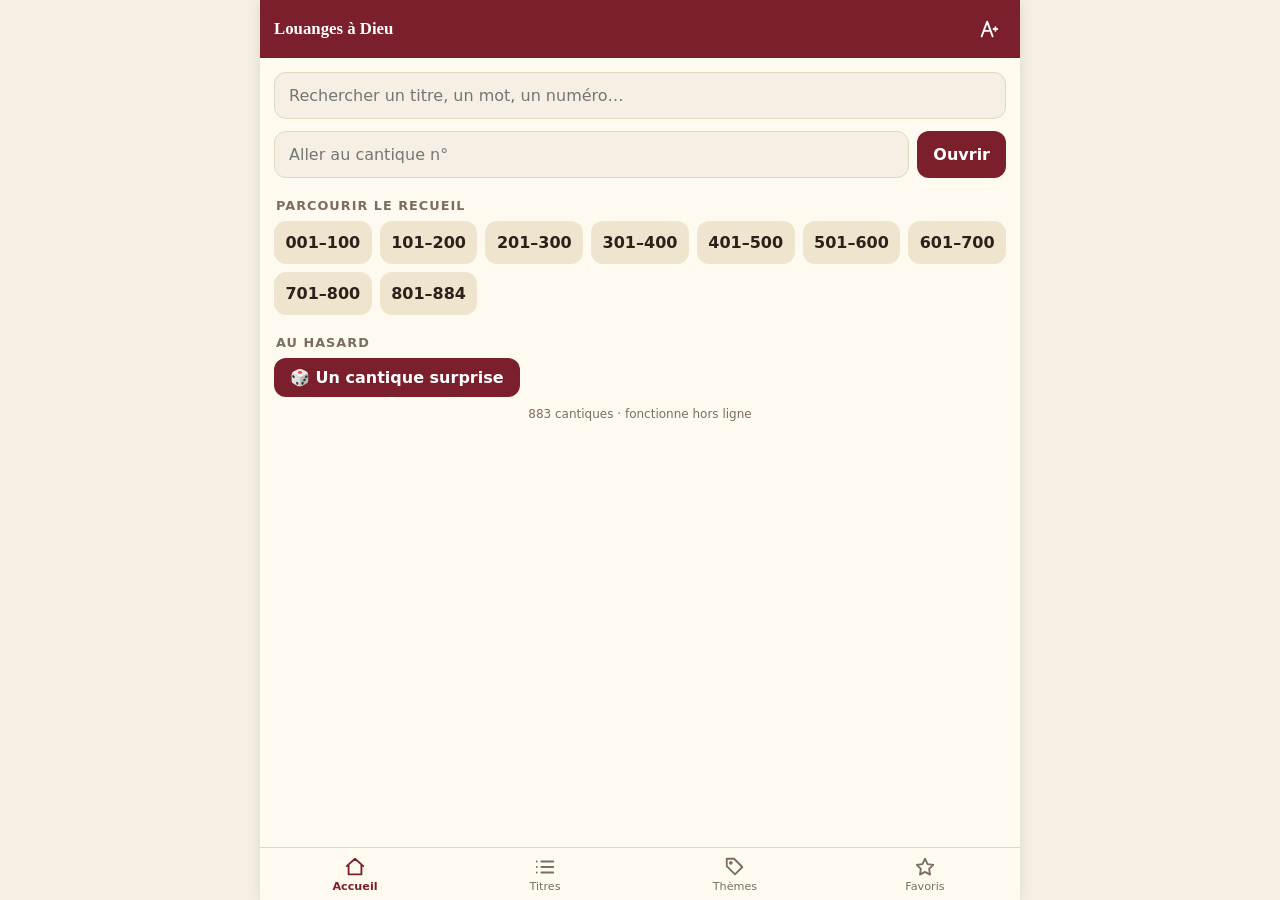
==== index.html @ 98357da4 "Application web PWA du recueil Louanges à Dieu Co-Authored-By: Claude Sonnet 5.5 <noreply@anthropic." ====
<!doctype html>
<html lang="fr">
<head>
<meta charset="utf-8">
<meta name="viewport" content="width=device-width,initial-scale=1,viewport-fit=cover">
<title>Louanges à Dieu — Recueil de cantiques</title>
<meta name="description" content="Recueil de 883 cantiques à lire hors ligne, comme un livre électronique.">
<meta name="theme-color" content="#7a1f2b">
<link rel="manifest" href="manifest.webmanifest">
<link rel="icon" href="icons/icon.svg" type="image/svg+xml">
<link rel="apple-touch-icon" href="icons/icon-192.png">
<meta name="apple-mobile-web-app-capable" content="yes">
<meta name="mobile-web-app-capable" content="yes">
<link rel="stylesheet" href="style.css">
</head>
<body>
<div id="app">
  <header id="top"></header>
  <main id="view" tabindex="-1"></main>
  <nav id="tabs" aria-label="Navigation"></nav>
</div>
<div id="sheet" hidden></div>
<div id="toast" role="status" aria-live="polite"></div>
<script src="data.js"></script>
<script src="app.js"></script>
</body>
</html>
---- style.css ----
:root{
  --bg:#f6f0e4;--paper:#fffaf0;--ink:#2a211b;--muted:#7b6d60;--line:#e2d6c0;
  --accent:#7a1f2b;--accent-ink:#fff;--chip:#efe4cd;--shadow:0 2px 14px rgba(60,35,10,.12);
  --fs:19px;--serif:Georgia,'Iowan Old Style','Palatino Linotype',Palatino,'Times New Roman',serif;
  --sans:system-ui,-apple-system,'Segoe UI',Roboto,sans-serif;--read:var(--serif);
  --sat:env(safe-area-inset-top);--sab:env(safe-area-inset-bottom);
}
[data-theme=light]{--bg:#ececec;--paper:#fff;--ink:#1d1d1f;--muted:#6b6b70;--line:#dcdcdf;--chip:#f0f0f2}
[data-theme=dark]{--bg:#121214;--paper:#1b1b1f;--ink:#e8e4dc;--muted:#9a958b;--line:#2d2d33;--chip:#26262c;--accent:#d8707e;--accent-ink:#1b0a0d;--shadow:0 2px 14px rgba(0,0,0,.5)}
*{box-sizing:border-box;-webkit-tap-highlight-color:transparent}
html,body{margin:0;min-height:100%}
body{background:var(--bg);color:var(--ink);font-family:var(--sans);overscroll-behavior-y:none}
button{font:inherit;color:inherit;background:none;border:0;cursor:pointer}
a{-webkit-touch-callout:none}
#app{max-width:760px;margin:0 auto;min-height:100vh;display:flex;flex-direction:column;background:var(--paper);box-shadow:var(--shadow)}
#top{position:sticky;top:0;z-index:5;background:var(--accent);color:var(--accent-ink);padding:calc(var(--sat) + 8px) 10px 8px;display:flex;align-items:center;gap:4px;min-height:56px}
#top h1{font:600 1.05rem/1.2 var(--serif);margin:0 0 0 4px;flex:1;white-space:nowrap;overflow:hidden;text-overflow:ellipsis}
#top .ib{width:42px;height:42px;border-radius:50%;display:grid;place-items:center;color:inherit}
#top .ib:active{background:rgba(255,255,255,.2)}
#top .ib.on svg{fill:currentColor}
svg.i{width:22px;height:22px;fill:none;stroke:currentColor;stroke-width:2;stroke-linecap:round;stroke-linejoin:round}
#view{flex:1;padding:14px 14px 90px;outline:none}
#tabs{position:fixed;bottom:0;left:50%;transform:translateX(-50%);width:100%;max-width:760px;display:flex;background:var(--paper);border-top:1px solid var(--line);padding-bottom:var(--sab);z-index:5}
#tabs a{flex:1;text-align:center;padding:8px 2px 7px;font-size:.7rem;color:var(--muted);text-decoration:none;display:flex;flex-direction:column;align-items:center;gap:2px}
#tabs a.on{color:var(--accent);font-weight:600}
body.reading #tabs{display:none}
body.reading #view{padding-bottom:30px}

.search{position:relative;margin-bottom:12px}
.search input,.goto input{width:100%;padding:13px 40px 13px 14px;border-radius:12px;border:1px solid var(--line);background:var(--bg);color:var(--ink);font:inherit;font-size:1rem}
.search input:focus,.goto input:focus{outline:2px solid var(--accent);border-color:transparent}
.search .x{position:absolute;right:4px;top:4px;width:40px;height:40px;color:var(--muted);font-size:1.1rem}
.goto{display:flex;gap:8px;margin-bottom:14px}
.goto input{padding-right:14px}
.btn{background:var(--accent);color:var(--accent-ink);padding:10px 16px;border-radius:12px;font-weight:600}
.resume{display:block;width:100%;text-align:left;background:var(--chip);border-radius:14px;padding:12px 14px;margin-bottom:14px;border-left:4px solid var(--accent)}
.resume small{color:var(--muted);display:block}
.resume b{font-family:var(--serif)}

h2.sec{font:600 .8rem var(--sans);letter-spacing:.08em;text-transform:uppercase;color:var(--muted);margin:20px 2px 8px}
.grid{display:grid;grid-template-columns:repeat(auto-fill,minmax(56px,1fr));gap:7px}
.grid a{display:grid;place-items:center;height:46px;border-radius:10px;background:var(--chip);color:var(--ink);text-decoration:none;font-weight:600;font-variant-numeric:tabular-nums}
.grid a.fav{outline:2px solid var(--accent);outline-offset:-2px}
.ranges{display:grid;grid-template-columns:repeat(auto-fill,minmax(96px,1fr));gap:8px}
.ranges a{padding:12px 6px;text-align:center;border-radius:12px;background:var(--chip);color:var(--ink);text-decoration:none;font-weight:600}
.ranges a small{display:block;font-weight:400;color:var(--muted);font-size:.7rem}
.list a{display:flex;gap:12px;align-items:baseline;padding:11px 4px;border-bottom:1px solid var(--line);text-decoration:none;color:var(--ink)}
.list .n{min-width:2.6em;color:var(--accent);font-weight:700;font-variant-numeric:tabular-nums}
.list .t{flex:1;font-family:var(--serif);font-size:1.02rem}
.list .t small{display:block;color:var(--muted);font-family:var(--sans);font-size:.8rem;margin-top:2px}
.list mark{background:#ffd76a88;color:inherit;border-radius:3px;padding:0 1px}
.list .star{color:var(--accent);font-size:.9rem}
.letter{position:sticky;top:56px;background:var(--paper);font:700 .85rem var(--sans);color:var(--accent);padding:6px 4px;border-bottom:2px solid var(--accent);margin-top:8px}
.themes a{display:flex;justify-content:space-between;align-items:center;gap:10px;padding:15px 14px;margin-bottom:8px;border-radius:14px;background:var(--chip);color:var(--ink);text-decoration:none;font-family:var(--serif);font-weight:600}
.themes a span{font:.8rem var(--sans);color:var(--muted);font-weight:400;white-space:nowrap}
.empty{text-align:center;color:var(--muted);padding:40px 20px}

.book{font-family:var(--read);font-size:var(--fs);line-height:1.55;padding:6px 6px 0;animation:turn .28s ease both}
.book.back{animation-name:turnb}
@keyframes turn{from{opacity:0;transform:translateX(26px)}to{opacity:1;transform:none}}
@keyframes turnb{from{opacity:0;transform:translateX(-26px)}to{opacity:1;transform:none}}
.book .num{display:inline-grid;place-items:center;min-width:2.4em;height:2.4em;padding:0 .5em;border-radius:999px;background:var(--accent);color:var(--accent-ink);font:700 .8em var(--sans)}
.book h2{font-size:1.25em;line-height:1.25;margin:.5em 0 .2em}
.book .meta{color:var(--muted);font:.72em var(--sans);margin-bottom:1.1em}
.book .meta a{color:var(--accent)}
.st{margin:0 0 1.1em;display:grid;grid-template-columns:1.6em 1fr;column-gap:.4em}
.st .lb{font:700 .72em var(--sans);color:var(--accent);padding-top:.45em;text-align:right}
.st p{margin:0}
.st.r{display:block;font-style:italic;border-left:3px solid var(--accent);margin-left:.3em;padding:.1em 0 .1em .6em;background:linear-gradient(90deg,color-mix(in srgb,var(--accent) 8%,transparent),transparent)}
.st.r .lb{display:block;font-style:normal;text-align:left;padding:0 0 .2em;text-transform:uppercase;letter-spacing:.08em;font-size:.6em}
.pager{display:flex;align-items:center;gap:10px;margin:28px 0 8px}
.pager button{flex:1;padding:13px;border-radius:12px;background:var(--chip);font-weight:600}
.pager button[disabled]{opacity:.35}
.pager span{color:var(--muted);font-size:.8rem;min-width:70px;text-align:center}
.foot{text-align:center;color:var(--muted);font-size:.75rem;margin-top:10px}
body.big .book{font-size:calc(var(--fs) * 1.35);text-align:center}
body.big .st{display:block}
body.big .st .lb{display:none}
body.big .st.r{border-left:0;padding-left:0;margin-left:0;background:none}

#sheet{position:fixed;inset:0;z-index:20;background:rgba(0,0,0,.4);display:flex;align-items:flex-end;justify-content:center}
#sheet[hidden]{display:none}
#sheet .pan{background:var(--paper);width:100%;max-width:760px;border-radius:20px 20px 0 0;padding:18px 18px calc(18px + var(--sab));animation:up .22s ease;max-height:90vh;overflow:auto}
@keyframes up{from{transform:translateY(40px);opacity:0}to{transform:none;opacity:1}}
.pan h3{margin:0 0 6px;font-family:var(--serif)}
.pan .row{display:flex;align-items:center;gap:8px;margin:14px 0;flex-wrap:wrap}
.pan .row>label{flex:1 1 100%;font-size:.8rem;color:var(--muted)}
.seg{display:flex;gap:8px;flex:1}
.seg button{flex:1;padding:11px 4px;border-radius:10px;background:var(--chip);border:2px solid transparent}
.seg button.on{border-color:var(--accent);font-weight:700}
.pan input[type=range]{flex:1;accent-color:var(--accent)}
#toast{position:fixed;left:50%;bottom:90px;transform:translate(-50%,20px);background:#222;color:#fff;padding:10px 16px;border-radius:999px;opacity:0;transition:.25s;pointer-events:none;z-index:30;font-size:.9rem}
#toast.show{opacity:1;transform:translate(-50%,0)}
@media print{#top,#tabs,.pager{display:none}#app{box-shadow:none}}
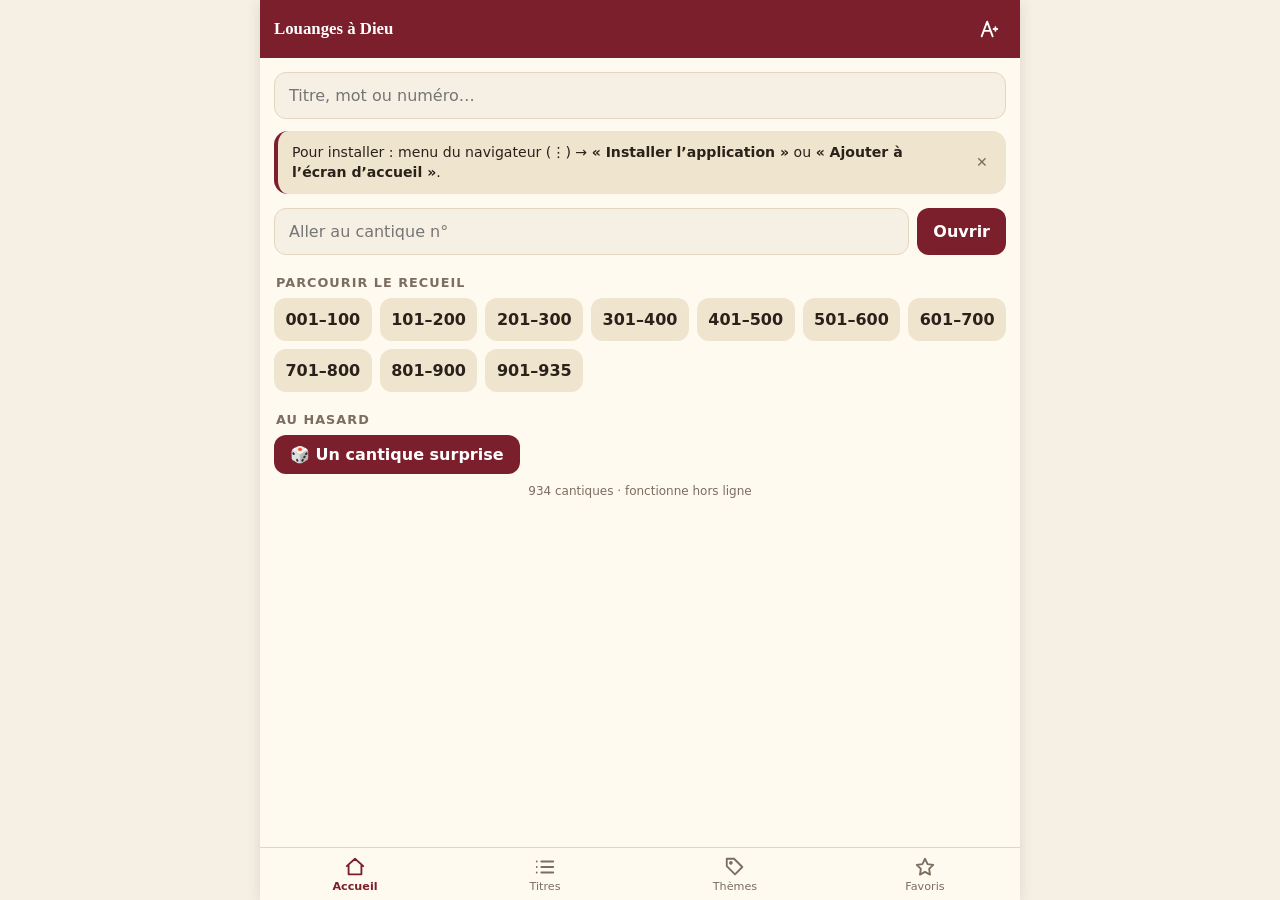
==== commit ae982fa1: "Recueil complet (934 cantiques), orthographe corrigée, installation PWA renforcée - Données issues d" ====
--- a/index.html
+++ b/index.html
@@ -4,13 +4,17 @@
 <meta charset="utf-8">
 <meta name="viewport" content="width=device-width,initial-scale=1,viewport-fit=cover">
 <title>Louanges à Dieu — Recueil de cantiques</title>
-<meta name="description" content="Recueil de 883 cantiques à lire hors ligne, comme un livre électronique.">
+<meta name="description" content="Recueil de 934 cantiques à lire hors ligne, comme un livre électronique.">
 <meta name="theme-color" content="#7a1f2b">
 <link rel="manifest" href="manifest.webmanifest">
 <link rel="icon" href="icons/icon.svg" type="image/svg+xml">
-<link rel="apple-touch-icon" href="icons/icon-192.png">
+<link rel="apple-touch-icon" href="icons/apple-touch-icon.png">
+<link rel="icon" type="image/png" sizes="192x192" href="icons/icon-192.png">
 <meta name="apple-mobile-web-app-capable" content="yes">
 <meta name="mobile-web-app-capable" content="yes">
+<meta name="apple-mobile-web-app-title" content="Cantiques">
+<meta name="apple-mobile-web-app-status-bar-style" content="default">
+<meta name="format-detection" content="telephone=no">
 <link rel="stylesheet" href="style.css">
 </head>
 <body>
@@ -21,7 +25,6 @@
 </div>
 <div id="sheet" hidden></div>
 <div id="toast" role="status" aria-live="polite"></div>
-<script src="data.js"></script>
 <script src="app.js"></script>
 </body>
 </html>
--- a/style.css
+++ b/style.css
@@ -66,7 +66,7 @@
 .st{margin:0 0 1.1em;display:grid;grid-template-columns:1.6em 1fr;column-gap:.4em}
 .st .lb{font:700 .72em var(--sans);color:var(--accent);padding-top:.45em;text-align:right}
 .st p{margin:0}
-.st.r{display:block;font-style:italic;border-left:3px solid var(--accent);margin-left:.3em;padding:.1em 0 .1em .6em;background:linear-gradient(90deg,color-mix(in srgb,var(--accent) 8%,transparent),transparent)}
+.st.r{display:block;font-style:italic;border-left:3px solid var(--accent);margin-left:.3em;padding:.1em 0 .1em .6em;background:linear-gradient(90deg,rgba(122,31,43,.08),transparent)}
 .st.r .lb{display:block;font-style:normal;text-align:left;padding:0 0 .2em;text-transform:uppercase;letter-spacing:.08em;font-size:.6em}
 .pager{display:flex;align-items:center;gap:10px;margin:28px 0 8px}
 .pager button{flex:1;padding:13px;border-radius:12px;background:var(--chip);font-weight:600}
@@ -92,3 +92,9 @@
 #toast{position:fixed;left:50%;bottom:90px;transform:translate(-50%,20px);background:#222;color:#fff;padding:10px 16px;border-radius:999px;opacity:0;transition:.25s;pointer-events:none;z-index:30;font-size:.9rem}
 #toast.show{opacity:1;transform:translate(-50%,0)}
 @media print{#top,#tabs,.pager{display:none}#app{box-shadow:none}}
+
+.install{display:flex;align-items:center;gap:10px;background:var(--chip);border-left:4px solid var(--accent);border-radius:14px;padding:12px 8px 12px 14px;margin-bottom:14px;font-size:.88rem;line-height:1.4}
+.install>div{flex:1}
+.install .x2{color:var(--muted);width:32px;height:32px;flex:none}
+.install .btn{flex:none;padding:8px 14px}
+@media (display-mode: standalone){.install{display:none}}
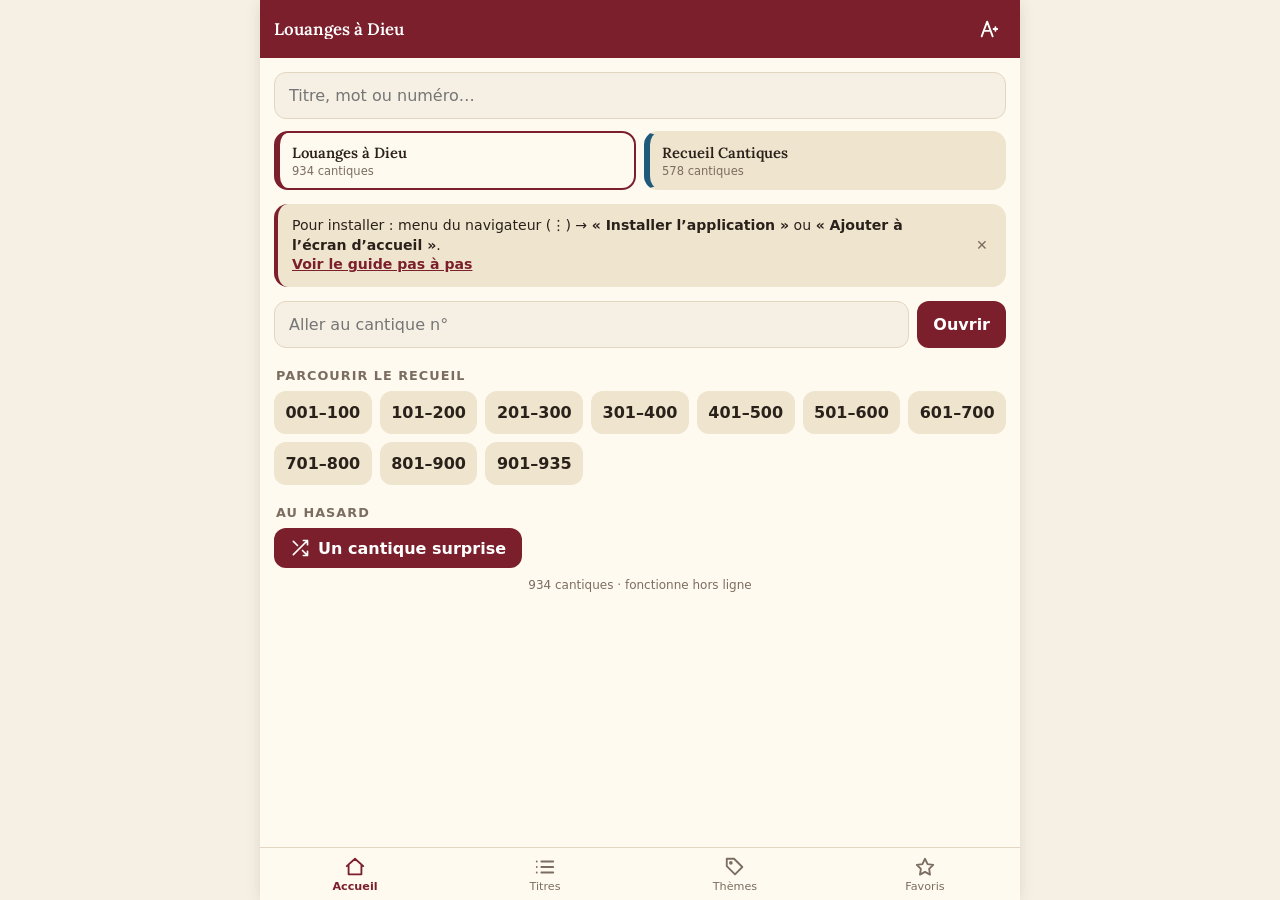
==== commit c8f4dad0: "Police Lora intégrée au projet (identique sur tous les téléphones, hors ligne) et icône à la place d" ====
--- a/index.html
+++ b/index.html
@@ -15,6 +15,8 @@
 <meta name="apple-mobile-web-app-title" content="Cantiques">
 <meta name="apple-mobile-web-app-status-bar-style" content="default">
 <meta name="format-detection" content="telephone=no">
+<link rel="preload" href="fonts/lora-latin-400-normal.woff2" as="font" type="font/woff2" crossorigin>
+<link rel="preload" href="fonts/lora-latin-600-normal.woff2" as="font" type="font/woff2" crossorigin>
 <link rel="stylesheet" href="style.css">
 </head>
 <body>
--- a/style.css
+++ b/style.css
@@ -1,7 +1,11 @@
+@font-face{font-family:'Lora';font-style:normal;font-weight:400;font-display:swap;src:url(fonts/lora-latin-400-normal.woff2) format('woff2')}
+@font-face{font-family:'Lora';font-style:italic;font-weight:400;font-display:swap;src:url(fonts/lora-latin-400-italic.woff2) format('woff2')}
+@font-face{font-family:'Lora';font-style:normal;font-weight:600;font-display:swap;src:url(fonts/lora-latin-600-normal.woff2) format('woff2')}
+@font-face{font-family:'Lora';font-style:normal;font-weight:700;font-display:swap;src:url(fonts/lora-latin-700-normal.woff2) format('woff2')}
 :root{
   --bg:#f6f0e4;--paper:#fffaf0;--ink:#2a211b;--muted:#7b6d60;--line:#e2d6c0;
   --accent:#7a1f2b;--accent-ink:#fff;--chip:#efe4cd;--shadow:0 2px 14px rgba(60,35,10,.12);
-  --fs:19px;--serif:Georgia,'Iowan Old Style','Palatino Linotype',Palatino,'Times New Roman',serif;
+  --fs:19px;--serif:'Lora',Georgia,'Iowan Old Style','Palatino Linotype',Palatino,'Times New Roman',serif;
   --sans:system-ui,-apple-system,'Segoe UI',Roboto,sans-serif;--read:var(--serif);
   --sat:env(safe-area-inset-top);--sab:env(safe-area-inset-bottom);
 }
@@ -98,3 +102,27 @@
 .install .x2{color:var(--muted);width:32px;height:32px;flex:none}
 .install .btn{flex:none;padding:8px 14px}
 @media (display-mode: standalone){.install{display:none}}
+
+body[data-book="2"]{--accent:#1f5a7a}
+[data-theme="dark"] body[data-book="2"]{--accent:#6fb1d4}
+.books{display:flex;gap:8px;margin-bottom:14px}
+.books a{flex:1;display:flex;flex-direction:column;gap:2px;padding:10px 12px;border-radius:14px;text-decoration:none;color:var(--ink);background:var(--chip);border:2px solid transparent}
+.books a b{font:600 .92rem var(--serif)}
+.books a small{color:var(--muted);font-size:.72rem}
+.books a.b1{border-left:6px solid #7a1f2b}
+.books a.b2{border-left:6px solid #1f5a7a}
+.books a.on{border-color:var(--accent);background:var(--paper)}
+.bk-badge{display:inline-block;background:var(--accent);color:var(--accent-ink);border-radius:999px;padding:1px 9px;margin-right:6px;font-weight:600}
+.check{background:var(--chip);border-left:4px solid #c98a00;border-radius:10px;padding:8px 12px;font:.75em var(--sans);margin:0 0 1.2em;color:var(--ink)}
+
+.install .lnk{color:var(--accent);font-weight:600}
+.guide{background:var(--chip);border-radius:14px;padding:12px 14px;margin-bottom:12px}
+.guide.me{border:2px solid var(--accent);background:var(--paper)}
+.guide h3{margin:0 0 6px;font:600 1rem var(--serif)}
+.guide .you{font:600 .65rem var(--sans);background:var(--accent);color:var(--accent-ink);border-radius:999px;padding:2px 8px;vertical-align:middle;margin-left:6px}
+.guide ol{margin:0;padding-left:1.2em;font-size:.9rem;line-height:1.5}
+.guide li{margin:.3em 0}
+.guide-actions{display:flex;gap:8px;flex-wrap:wrap;margin:14px 0}
+.btn.sec{background:var(--chip);color:var(--ink);border:1px solid var(--line)}
+.btn.ico{display:inline-flex;align-items:center;gap:8px}
+.btn.ico svg.i{width:20px;height:20px}
